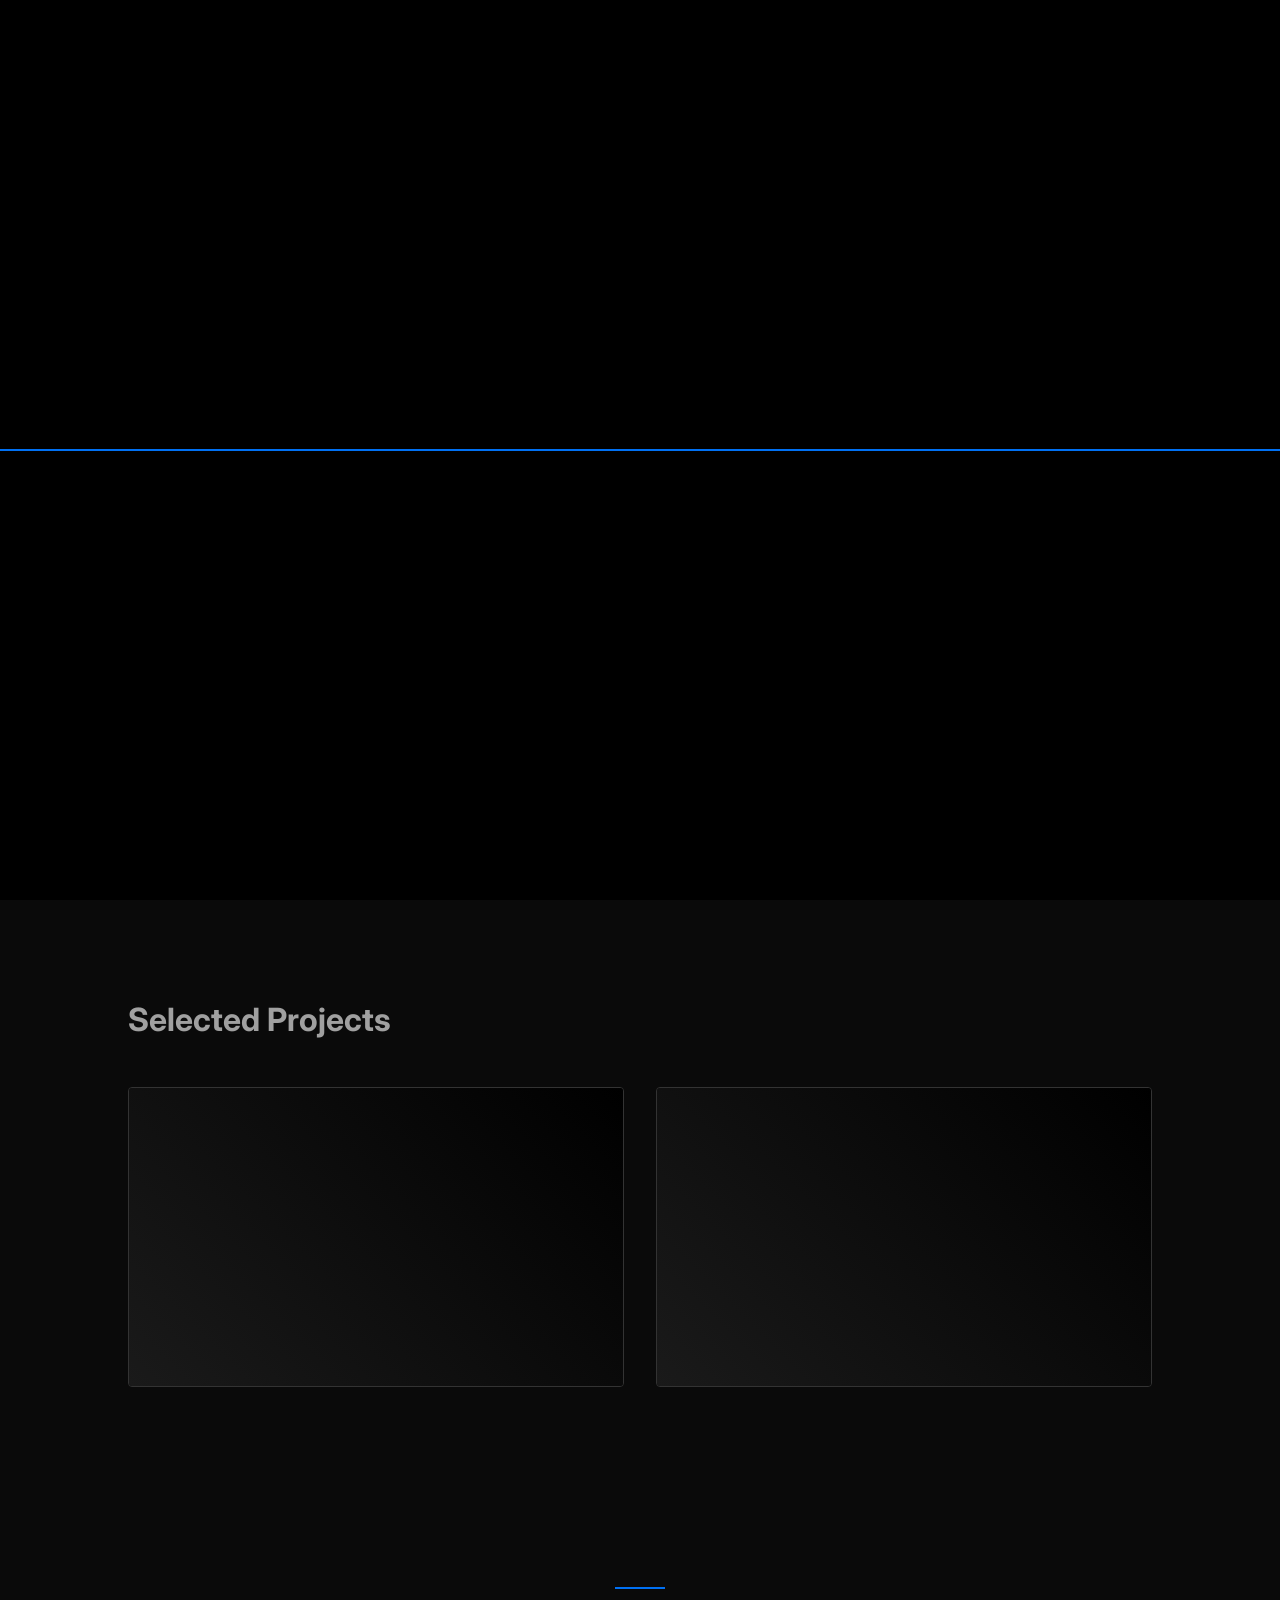
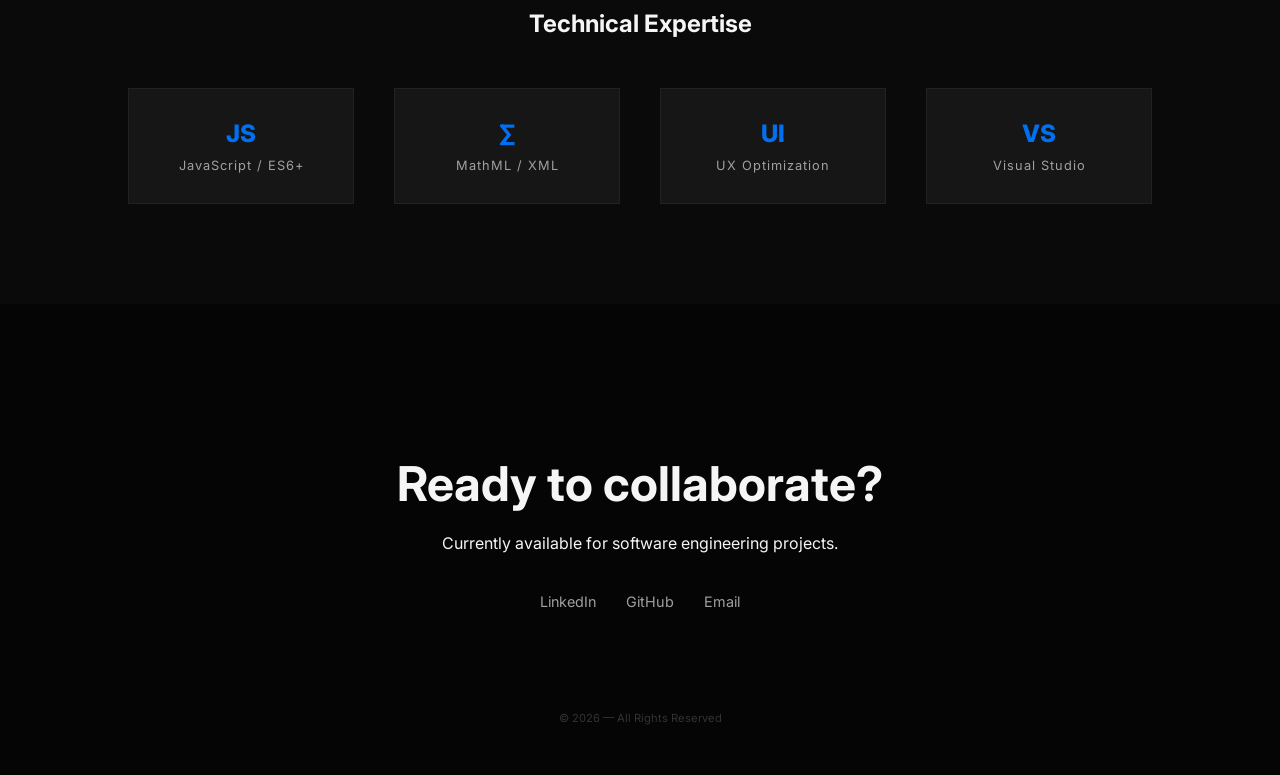
==== index.html @ 464e4d0d "Initial portfolio build" ====
<!DOCTYPE html>
<html lang="en">

<head>
    <meta charset="UTF-8">
    <meta name="viewport" content="width=device-width, initial-scale=1.0">
    <title>Developer Portfolio | Precision & Logic</title>
    <link rel="stylesheet" href="style.css">
    <link href="https://fonts.googleapis.com/css2?family=Inter:wght@300;500;800&display=swap" rel="stylesheet">
</head>

<body>

    <div id="loader">
        <div class="loader-line"></div>
    </div>

    <nav class="navbar">
        <div class="logo">DEVELOPER.</div>
        <div class="nav-links">
            <a href="#about" class="hover-link">About</a>
            <a href="#work" class="hover-link">Work</a>
            <a href="#skills" class="hover-link">Skills</a>
            <a href="#contact" class="btn-contact">Get in Touch</a>
        </div>
    </nav>

    <section id="about" class="hero reveal">
        <span class="eyebrow">Web Developer & Software Engineer</span>
        <h1>Architecting <span class="accent-text">seamless</span> digital experiences.</h1>
        <div class="scroll-indicator">
            <div class="mouse"></div>
        </div>
    </section>
    <section id="work" class="work-section">
        <h2 class="reveal">Selected Projects</h2>

        <div class="project-grid">
            <div class="project-card reveal">
                <div class="project-image">
                    <div class="project-overlay">
                        <h3>Document Pipeline</h3>
                        <p>MathML & XML Processing</p>
                        <div class="project-links">
                            <a href="#" title="View Code">
                                <svg viewBox="0 0 24 24" width="24" height="24" stroke="currentColor" fill="none"
                                    stroke-width="2">
                                    <path d="M16 18l6-6-6-6M8 6l-6 6 6 6" />
                                </svg>
                            </a>
                            <a href="#" title="Live Demo">
                                <svg viewBox="0 0 24 24" width="24" height="24" stroke="currentColor" fill="none"
                                    stroke-width="2">
                                    <path
                                        d="M18 13v6a2 2 0 0 1-2 2H5a2 2 0 0 1-2-2V8a2 2 0 0 1 2-2h6M15 3h6v6M10 14L21 3" />
                                </svg>
                            </a>
                        </div>
                    </div>
                </div>
            </div>

            <div class="project-card reveal">
                <div class="project-image">
                    <div class="project-overlay">
                        <h3>UI Automation</h3>
                        <p>Dynamic Form Optimization</p>
                        <div class="project-links">
                            <a href="#">
                                <svg viewBox="0 0 24 24" width="24" height="24" stroke="currentColor" fill="none"
                                    stroke-width="2">
                                    <path d="M16 18l6-6-6-6M8 6l-6 6 6 6" />
                                </svg>
                            </a>
                        </div>
                    </div>
                </div>
            </div>
        </div>
    </section>
    <section id="skills" class="skills-section reveal">
        <div class="section-line"></div>
        <h2 class="section-title">Technical Expertise</h2>
        <div class="skills-grid">
            <div class="skill-item">
                <span class="skill-icon">JS</span>
                <p>JavaScript / ES6+</p>
            </div>
            <div class="skill-item">
                <span class="skill-icon">∑</span>
                <p>MathML / XML</p>
            </div>
            <div class="skill-item">
                <span class="skill-icon">UI</span>
                <p>UX Optimization</p>
            </div>
            <div class="skill-item">
                <span class="skill-icon">VS</span>
                <p>Visual Studio</p>
            </div>
        </div>
    </section>

    <footer id="contact" class="footer reveal">
        <div class="footer-content">
            <h2>Ready to collaborate?</h2>
            <p>Currently available for software engineering projects.</p>
            <div class="social-icons">
                <a href="#" class="icon-link">LinkedIn</a>
                <a href="#" class="icon-link">GitHub</a>
                <a href="#" class="icon-link">Email</a>
            </div>
            <div class="copyright">
                © 2026 — All Rights Reserved
            </div>
        </div>
    </footer>
    </main>

    <script src="script.js"></script>
</body>

</html>
---- style.css ----
/* style.css */
:root {
    --bg: #0a0a0a;           /* Deep formal black */
    --surface: #161616;      /* Card background */
    --text: #f5f5f5;         /* Off-white for readability */
    --text-dim: #a0a0a0;
    --accent: #0070f3;       /* Professional Blue */
    --easing: cubic-bezier(0.16, 1, 0.3, 1); /* The "Premium" feel */
}

* {
    margin: 0;
    padding: 0;
    box-sizing: border-box;
}

body {
    background-color: var(--bg);
    color: var(--text);
    font-family: 'Inter', sans-serif;
    overflow-x: hidden;
}

/* --- Loader Animation --- */
#loader {
    position: fixed;
    inset: 0;
    background: #000;
    z-index: 100;
    display: flex;
    align-items: center;
    justify-content: center;
    transition: opacity 0.8s var(--easing);
}

.loader-line {
    width: 0%;
    height: 2px;
    background: var(--accent);
    animation: load 1.5s var(--easing) forwards;
}

@keyframes load {
    to { width: 100%; }
}

/* --- Navigation --- */
.navbar {
    position: fixed;
    top: 0;
    width: 100%;
    padding: 2rem 10%;
    display: flex;
    justify-content: space-between;
    align-items: center;
    z-index: 50;
    backdrop-filter: blur(10px);
}

.logo {
    font-weight: 800;
    letter-spacing: -1px;
    font-size: 1.2rem;
}

.nav-links a {
    color: var(--text-dim);
    text-decoration: none;
    margin-left: 2rem;
    transition: color 0.3s ease;
}

.nav-links a:hover {
    color: var(--accent);
}

/* --- Hero Section --- */
.hero {
    height: 100vh;
    display: flex;
    flex-direction: column;
    justify-content: center;
    padding: 0 10%;
}

.eyebrow {
    color: var(--accent);
    text-transform: uppercase;
    letter-spacing: 3px;
    font-size: 0.8rem;
    margin-bottom: 1rem;
}

h1 {
    font-size: clamp(2.5rem, 8vw, 5rem);
    line-height: 1.1;
    max-width: 900px;
}

.accent-text {
    color: var(--accent);
    font-style: italic;
}

/* --- Reveal on Scroll --- */
.reveal {
    opacity: 0;
    transform: translateY(40px);
    transition: opacity 1.2s var(--easing), transform 1.2s var(--easing);
}

.reveal.active {
    opacity: 1;
    transform: translateY(0);
}
/* --- Work Section --- */
.work-section {
    padding: 100px 10%;
    background: #0a0a0a;
}

.work-section h2 {
    font-size: 2rem;
    margin-bottom: 3rem;
    color: var(--text-dim);
}

.project-grid {
    display: grid;
    grid-template-columns: repeat(auto-fit, minmax(400px, 1fr));
    gap: 2rem;
}

.project-card {
    position: relative;
    height: 300px;
    background: var(--surface);
    border: 1px solid #333;
    overflow: hidden;
    border-radius: 4px; /* Sharp formal corners or slight rounding */
    transition: var(--transition-smooth);
}

.project-image {
    width: 100%;
    height: 100%;
    background: linear-gradient(45deg, #1a1a1a, #000);
}

.project-overlay {
    position: absolute;
    inset: 0;
    background: rgba(0, 71, 171, 0.9); /* Your accent color with transparency */
    display: flex;
    flex-direction: column;
    justify-content: center;
    align-items: center;
    opacity: 0;
    transform: translateY(100%);
    transition: all 0.5s var(--easing);
}

.project-card:hover .project-overlay {
    opacity: 1;
    transform: translateY(0);
}

.project-overlay h3 {
    font-size: 1.5rem;
    margin-bottom: 0.5rem;
}

.project-links {
    margin-top: 20px;
    display: flex;
    gap: 20px;
}

.project-links a {
    color: white;
    transition: transform 0.3s ease;
}

.project-links a:hover {
    transform: scale(1.2);
    color: var(--bg);
}
/* --- Skills Section --- */
.skills-section {
    padding: 100px 10%;
    text-align: center;
}

.section-line {
    width: 50px;
    height: 2px;
    background: var(--accent);
    margin: 0 auto 20px;
}

.skills-grid {
    display: grid;
    grid-template-columns: repeat(auto-fit, minmax(150px, 1fr));
    gap: 40px;
    margin-top: 50px;
}

.skill-item {
    padding: 30px;
    background: var(--surface);
    border: 1px solid #222;
    transition: var(--transition-smooth);
    cursor: default;
}

.skill-item:hover {
    border-color: var(--accent);
    transform: translateY(-10px);
    background: #1a1a1a;
}

.skill-icon {
    font-size: 1.5rem;
    font-weight: 800;
    color: var(--accent);
    display: block;
    margin-bottom: 10px;
}

.skill-item p {
    font-size: 0.8rem;
    color: var(--text-dim);
    letter-spacing: 1px;
}

/* --- Footer --- */
.footer {
    padding: 150px 10% 50px;
    background: #050505;
    text-align: center;
}

.footer h2 {
    font-size: 3rem;
    margin-bottom: 20px;
}

.social-icons {
    margin: 40px 0;
    display: flex;
    justify-content: center;
    gap: 30px;
}

.icon-link {
    text-decoration: none;
    color: var(--text-dim);
    font-size: 0.9rem;
    transition: color 0.3s ease;
    border-bottom: 1px solid transparent;
}

.icon-link:hover {
    color: var(--accent);
    border-bottom: 1px solid var(--accent);
}

.copyright {
    margin-top: 100px;
    font-size: 0.7rem;
    color: #333;
}
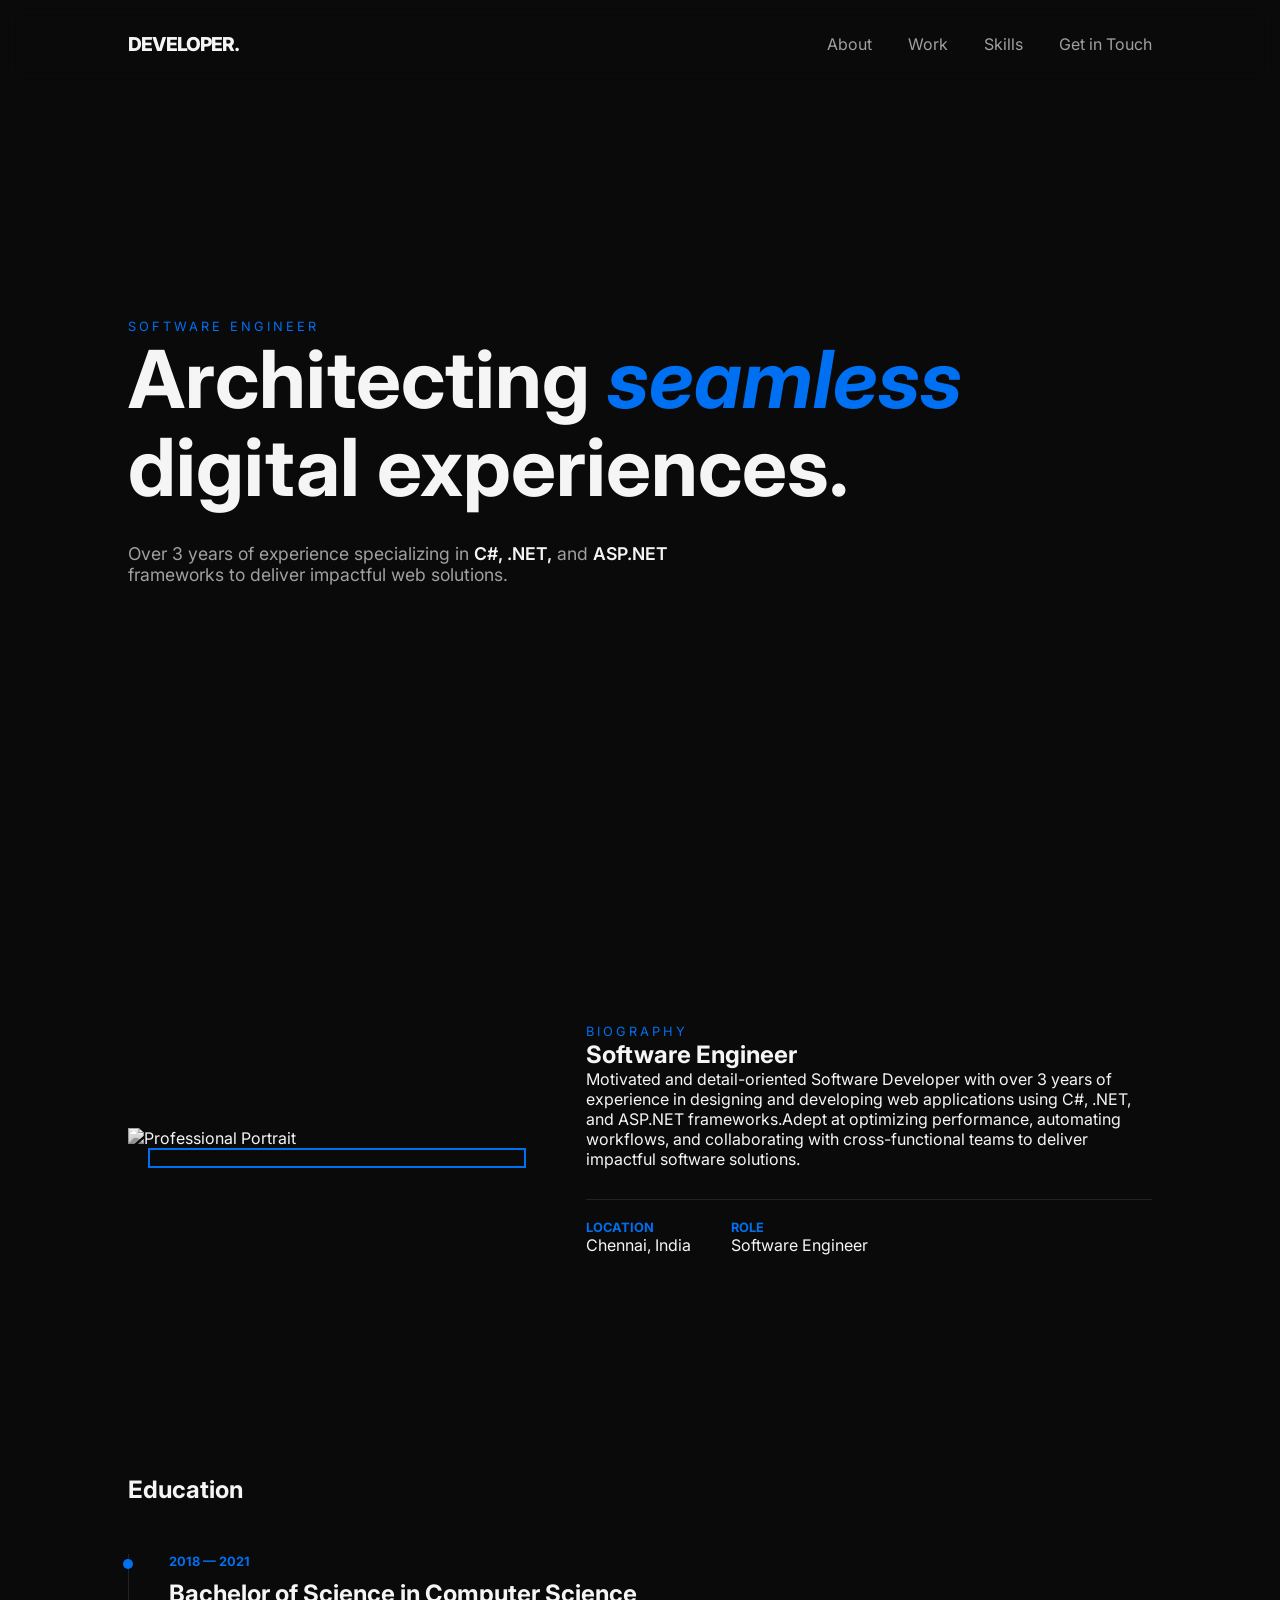
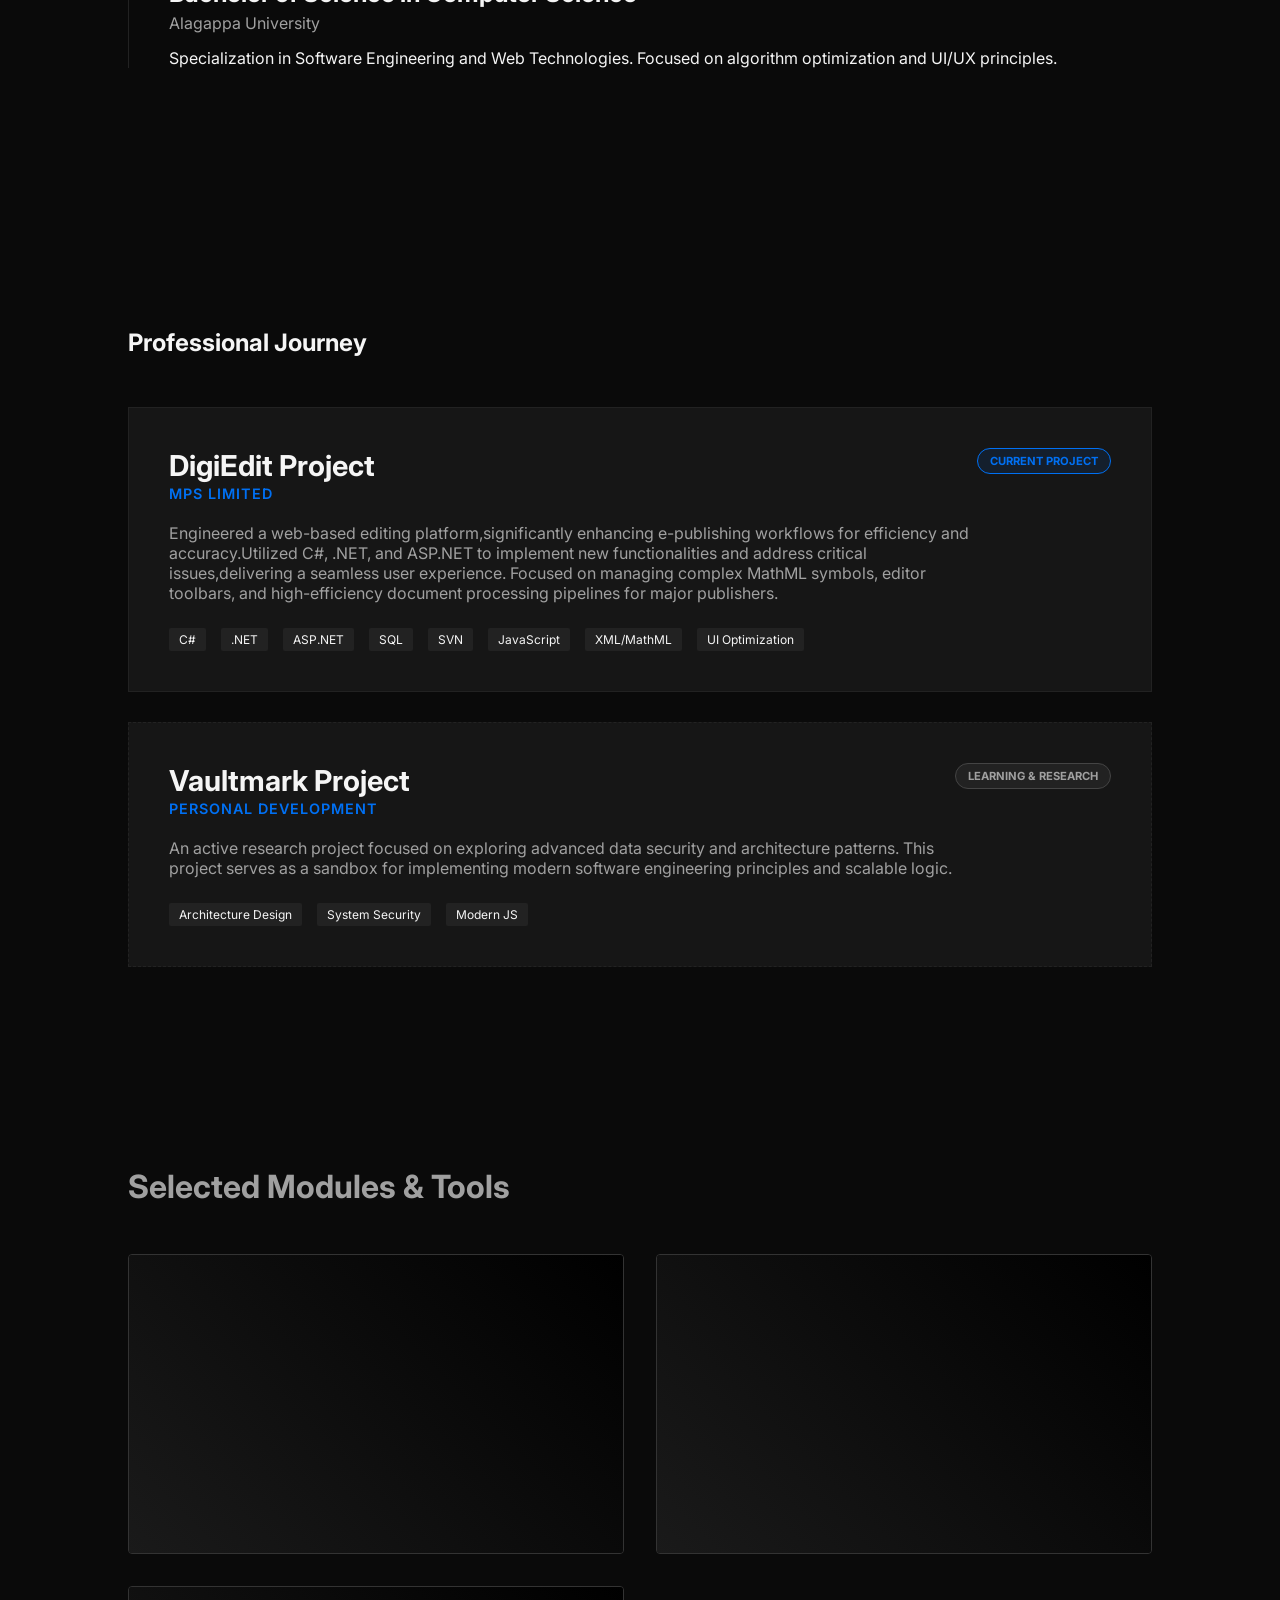
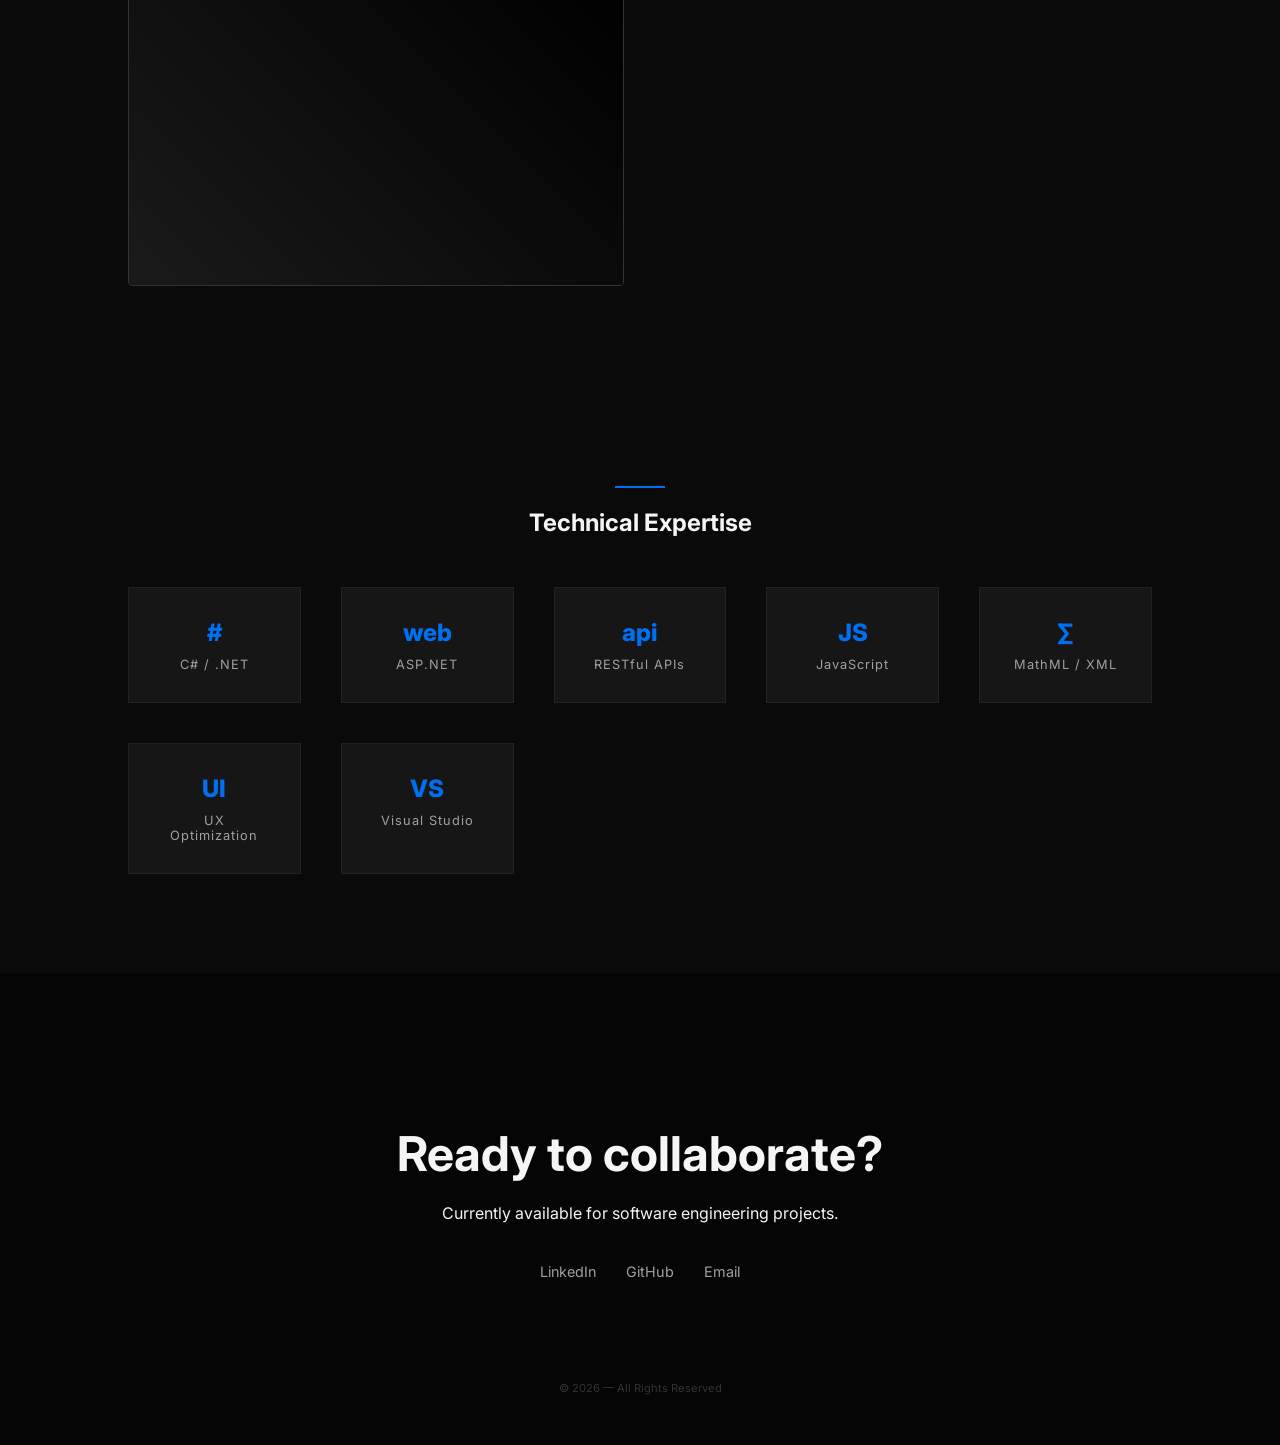
==== commit d3a99a42: "Initial portfolio build" ====
--- a/index.html
+++ b/index.html
@@ -19,42 +19,125 @@
         <div class="logo">DEVELOPER.</div>
         <div class="nav-links">
             <a href="#about" class="hover-link">About</a>
-            <a href="#work" class="hover-link">Work</a>
+            <a href="#experience" class="hover-link">Work</a>
             <a href="#skills" class="hover-link">Skills</a>
             <a href="#contact" class="btn-contact">Get in Touch</a>
         </div>
     </nav>
 
-    <section id="about" class="hero reveal">
-        <span class="eyebrow">Web Developer & Software Engineer</span>
-        <h1>Architecting <span class="accent-text">seamless</span> digital experiences.</h1>
-        <div class="scroll-indicator">
-            <div class="mouse"></div>
+    <section class="hero reveal">
+        <div class="hero-content">
+            <span class="eyebrow">Software Engineer</span>
+            <h1>Architecting <span class="accent-text">seamless</span> digital experiences.</h1>
+            <p class="hero-description">
+                Over 3 years of experience specializing in <strong>C#, .NET,</strong> and <strong>ASP.NET</strong>
+                frameworks to deliver impactful web solutions.
+            </p>
+            <div class="scroll-indicator">
+                <div class="mouse"></div>
+            </div>
+        </div>
+    </section>
+    <section id="about" class="about-section reveal">
+        <div class="about-container">
+            <div class="about-photo">
+                <img src="https://avatars.githubusercontent.com/u/143786441?s=400&u=3d78560c94135b47792bbcee9f4158f6832176cb&v=4"
+                    alt="Professional Portrait" class="profile-img">
+                <div class="photo-border"></div>
+            </div>
+            <div class="about-text">
+                <span class="eyebrow">Biography</span>
+                <h2>Software Engineer</h2>
+                <p>Motivated and detail-oriented Software Developer with over 3 years of experience in designing and
+                    developing web applications using C#, .NET, and ASP.NET frameworks.Adept at optimizing performance,
+                    automating workflows, and collaborating with cross-functional teams to deliver impactful software
+                    solutions.</p>
+
+                <div class="bio-details">
+                    <div class="detail-item">
+                        <strong>Location</strong>
+                        <span>Chennai, India</span>
+                    </div>
+                    <div class="detail-item">
+                        <strong>Role</strong>
+                        <span>Software Engineer</span>
+                    </div>
+                </div>
+            </div>
+        </div>
+    </section>
+
+    <section id="education" class="education-section reveal">
+        <h2 class="section-title">Education</h2>
+        <div class="timeline">
+            <div class="timeline-item">
+                <div class="timeline-date">2018 — 2021</div>
+                <div class="timeline-content">
+                    <h3>Bachelor of Science in Computer Science</h3>
+                    <span>Alagappa University</span>
+                    <p>Specialization in Software Engineering and Web Technologies. Focused on algorithm optimization
+                        and UI/UX principles.</p>
+                </div>
+            </div>
+        </div>
+    </section>
+    <section id="experience" class="experience-section reveal">
+        <h2 class="section-title">Professional Journey</h2>
+        <div class="experience-container">
+
+            <div class="exp-item">
+                <div class="exp-header">
+                    <div class="exp-title-group">
+                        <h3>DigiEdit Project</h3>
+                        <span class="company">MPS Limited</span>
+                    </div>
+                    <span class="exp-tag status-active">Current Project</span>
+                </div>
+                <p class="exp-desc">
+                    Engineered a web-based editing platform,significantly enhancing e-publishing workflows for
+                    efficiency and accuracy.Utilized C#, .NET, and ASP.NET to implement new functionalities and address
+                    critical issues,delivering a seamless user experience.
+                    Focused on managing complex MathML symbols, editor toolbars, and
+                    high-efficiency document processing pipelines for major publishers.
+                </p>
+                <div class="exp-tech">
+                    <span>C#</span> <span>.NET</span> <span>ASP.NET</span> <span>SQL</span> <span>SVN</span>
+                    <span>JavaScript</span> <span>XML/MathML</span> <span>UI Optimization</span>
+                </div>
+            </div>
+
+            <div class="exp-item learning-path">
+                <div class="exp-header">
+                    <div class="exp-title-group">
+                        <h3>Vaultmark Project</h3>
+                        <span class="company">Personal Development</span>
+                    </div>
+                    <span class="exp-tag status-learning">Learning & Research</span>
+                </div>
+                <p class="exp-desc">
+                    An active research project focused on exploring advanced data security and
+                    architecture patterns. This project serves as a sandbox for implementing
+                    modern software engineering principles and scalable logic.
+                </p>
+                <div class="exp-tech">
+                    <span>Architecture Design</span> <span>System Security</span> <span>Modern JS</span>
+                </div>
+            </div>
+
         </div>
     </section>
     <section id="work" class="work-section">
-        <h2 class="reveal">Selected Projects</h2>
+        <h2 class="reveal">Selected Modules & Tools</h2>
 
         <div class="project-grid">
             <div class="project-card reveal">
                 <div class="project-image">
                     <div class="project-overlay">
-                        <h3>Document Pipeline</h3>
-                        <p>MathML & XML Processing</p>
+                        <h3>MathML Symbol Integrator</h3>
+                        <p>Dynamic toolbar integration for Wiris and technical editors.</p>
                         <div class="project-links">
-                            <a href="#" title="View Code">
-                                <svg viewBox="0 0 24 24" width="24" height="24" stroke="currentColor" fill="none"
-                                    stroke-width="2">
-                                    <path d="M16 18l6-6-6-6M8 6l-6 6 6 6" />
-                                </svg>
-                            </a>
-                            <a href="#" title="Live Demo">
-                                <svg viewBox="0 0 24 24" width="24" height="24" stroke="currentColor" fill="none"
-                                    stroke-width="2">
-                                    <path
-                                        d="M18 13v6a2 2 0 0 1-2 2H5a2 2 0 0 1-2-2V8a2 2 0 0 1 2-2h6M15 3h6v6M10 14L21 3" />
-                                </svg>
-                            </a>
+                            <span class="tech-pill">XML</span>
+                            <span class="tech-pill">JS</span>
                         </div>
                     </div>
                 </div>
@@ -63,15 +146,24 @@
             <div class="project-card reveal">
                 <div class="project-image">
                     <div class="project-overlay">
-                        <h3>UI Automation</h3>
-                        <p>Dynamic Form Optimization</p>
+                        <h3>Smart Form Pipeline</h3>
+                        <p>UI optimization for field reordering with smooth animations.</p>
                         <div class="project-links">
-                            <a href="#">
-                                <svg viewBox="0 0 24 24" width="24" height="24" stroke="currentColor" fill="none"
-                                    stroke-width="2">
-                                    <path d="M16 18l6-6-6-6M8 6l-6 6 6 6" />
-                                </svg>
-                            </a>
+                            <span class="tech-pill">UI/UX</span>
+                            <span class="tech-pill">jQuery</span>
+                        </div>
+                    </div>
+                </div>
+            </div>
+
+            <div class="project-card reveal">
+                <div class="project-image">
+                    <div class="project-overlay">
+                        <h3>Affiliation Processor</h3>
+                        <p>Automated logic for editing and formatting academic affiliations.</p>
+                        <div class="project-links">
+                            <span class="tech-pill">RegEx</span>
+                            <span class="tech-pill">Logic</span>
                         </div>
                     </div>
                 </div>
@@ -83,8 +175,20 @@
         <h2 class="section-title">Technical Expertise</h2>
         <div class="skills-grid">
             <div class="skill-item">
+                <span class="skill-icon">#</span>
+                <p>C# / .NET</p>
+            </div>
+            <div class="skill-item">
+                <span class="skill-icon">web</span>
+                <p>ASP.NET</p>
+            </div>
+            <div class="skill-item">
+                <span class="skill-icon">api</span>
+                <p>RESTful APIs</p>
+            </div>
+            <div class="skill-item">
                 <span class="skill-icon">JS</span>
-                <p>JavaScript / ES6+</p>
+                <p>JavaScript</p>
             </div>
             <div class="skill-item">
                 <span class="skill-icon">∑</span>
@@ -106,9 +210,9 @@
             <h2>Ready to collaborate?</h2>
             <p>Currently available for software engineering projects.</p>
             <div class="social-icons">
-                <a href="#" class="icon-link">LinkedIn</a>
-                <a href="#" class="icon-link">GitHub</a>
-                <a href="#" class="icon-link">Email</a>
+                <a href="https://www.linkedin.com/in/yuvan-vikram/" class="icon-link">LinkedIn</a>
+                <a href="https://github.com/Yuvan-vikram" class="icon-link">GitHub</a>
+                <a href="mailto:yuvanvikram4510@gmail.com" class="icon-link">Email</a>
             </div>
             <div class="copyright">
                 © 2026 — All Rights Reserved
--- a/style.css
+++ b/style.css
@@ -271,3 +271,222 @@
     color: #333;
 }
 
+/* --- About Section --- */
+.about-section {
+    padding: 120px 10%;
+    background: #0a0a0a;
+}
+
+.about-container {
+    display: grid;
+    grid-template-columns: 1fr 1.5fr;
+    gap: 80px;
+    align-items: center;
+}
+
+.about-photo {
+    position: relative;
+    max-width: 400px;
+}
+
+.profile-img {
+    width: 100%;
+    filter: grayscale(100%); /* Keeps it looking formal */
+    transition: filter 0.5s ease;
+    z-index: 2;
+    position: relative;
+}
+
+.profile-img:hover {
+    filter: grayscale(0%);
+}
+
+.photo-border {
+    position: absolute;
+    top: 20px;
+    left: 20px;
+    width: 100%;
+    height: 100%;
+    border: 2px solid var(--accent);
+    z-index: 1;
+}
+
+.bio-details {
+    display: flex;
+    gap: 40px;
+    margin-top: 30px;
+    border-top: 1px solid #222;
+    padding-top: 20px;
+}
+
+.detail-item strong {
+    display: block;
+    color: var(--accent);
+    font-size: 0.8rem;
+    text-transform: uppercase;
+}
+
+/* --- Education Timeline --- */
+.education-section {
+    padding: 100px 10%;
+}
+
+.timeline {
+    margin-top: 50px;
+    border-left: 1px solid #222;
+    padding-left: 40px;
+}
+
+.timeline-item {
+    position: relative;
+    margin-bottom: 60px;
+}
+
+.timeline-item::before {
+    content: "";
+    position: absolute;
+    left: -46px;
+    top: 5px;
+    width: 10px;
+    height: 10px;
+    background: var(--accent);
+    border-radius: 50%;
+}
+
+.timeline-date {
+    font-size: 0.8rem;
+    color: var(--accent);
+    font-weight: 700;
+    margin-bottom: 10px;
+}
+
+.timeline-content h3 {
+    font-size: 1.5rem;
+    margin-bottom: 5px;
+}
+
+.timeline-content span {
+    color: var(--text-dim);
+    display: block;
+    margin-bottom: 15px;
+}
+
+/* --- Experience Section --- */
+.experience-section {
+    padding: 100px 10%;
+}
+
+.experience-container {
+    display: flex;
+    flex-direction: column;
+    gap: 30px;
+    margin-top: 50px;
+}
+
+.exp-item {
+    background: var(--surface);
+    border: 1px solid #222;
+    padding: 40px;
+    transition: var(--transition-smooth);
+    position: relative;
+}
+
+.exp-item:hover {
+    border-color: var(--accent);
+    background: #111;
+}
+
+.exp-header {
+    display: flex;
+    justify-content: space-between;
+    align-items: flex-start;
+    margin-bottom: 20px;
+}
+
+.exp-title-group h3 {
+    font-size: 1.8rem;
+    color: var(--text);
+}
+
+.company {
+    color: var(--accent);
+    font-size: 0.9rem;
+    font-weight: 600;
+    text-transform: uppercase;
+    letter-spacing: 1px;
+}
+
+/* Status Tags */
+.exp-tag {
+    font-size: 0.7rem;
+    padding: 5px 12px;
+    border-radius: 20px;
+    text-transform: uppercase;
+    font-weight: 700;
+}
+
+.status-active {
+    background: rgba(0, 112, 243, 0.1);
+    color: var(--accent);
+    border: 1px solid var(--accent);
+}
+
+.status-learning {
+    background: rgba(255, 255, 255, 0.05);
+    color: var(--text-dim);
+    border: 1px solid #444;
+}
+
+.exp-desc {
+    color: var(--text-dim);
+    max-width: 800px;
+    margin-bottom: 25px;
+}
+
+.exp-tech {
+    display: flex;
+    gap: 15px;
+    flex-wrap: wrap;
+}
+
+.exp-tech span {
+    font-size: 0.75rem;
+    color: var(--text);
+    background: #222;
+    padding: 4px 10px;
+    border-radius: 2px;
+}
+
+/* Specific styling for the learning project to make it look distinct */
+.learning-path {
+    border-style: dashed;
+}
+
+.tech-pill {
+    font-size: 0.7rem;
+    padding: 3px 8px;
+    border: 1px solid rgba(255, 255, 255, 0.4);
+    border-radius: 2px;
+    color: white;
+    text-transform: uppercase;
+    letter-spacing: 1px;
+}
+
+.project-overlay p {
+    font-size: 0.9rem;
+    color: rgba(255, 255, 255, 0.8);
+    margin: 10px 0 20px;
+    text-align: center;
+    padding: 0 20px;
+}
+.hero-description {
+    margin-top: 2rem; /* Replaces the <br/> with consistent space */
+    max-width: 600px;
+    color: var(--text-dim);
+    font-size: 1.1rem;
+}
+
+.hero-description strong {
+    color: var(--text);
+    font-weight: 600;
+}
